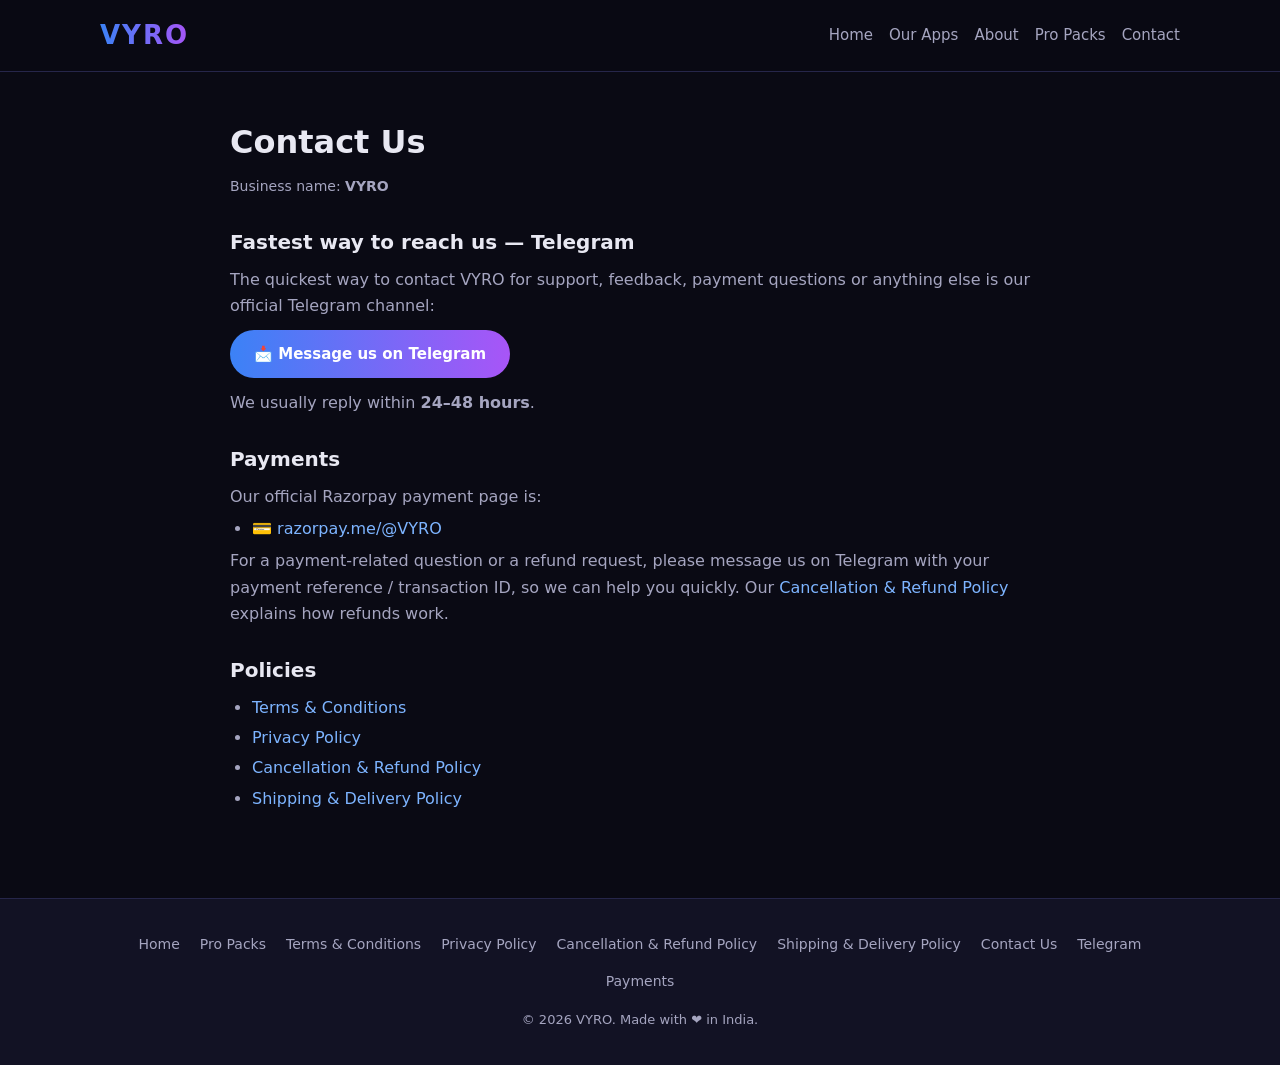
==== contact.html @ bddd1511 "Add files via upload" ====
<!DOCTYPE html>
<html lang="en">
<head>
<meta charset="UTF-8">
<meta name="viewport" content="width=device-width, initial-scale=1.0">
<title>Contact Us — VYRO</title>
<meta name="description" content="Contact VYRO: reach us fastest on Telegram. Support, payments and feedback — we usually reply within 24–48 hours.">
<link rel="stylesheet" href="style.css">
</head>
<body>

<header class="site">
  <div class="wrap nav">
    <a class="logo" href="index.html">VYRO</a>
    <nav class="links">
      <a href="index.html">Home</a>
      <a href="index.html#apps">Our Apps</a>
      <a href="index.html#about">About</a>
      <a href="store.html">Pro Packs</a>
      <a href="contact.html">Contact</a>
    </nav>
  </div>
</header>

<main class="wrap">
  <div class="page">
    <h1>Contact Us</h1>
    <p class="updated">Business name: <strong>VYRO</strong></p>

    <h2>Fastest way to reach us — Telegram</h2>
    <p>The quickest way to contact VYRO for support, feedback, payment questions or anything else is our official Telegram channel:</p>
    <p><a class="btn" href="https://t.me/VYRO101" target="_blank" rel="noopener">📩 Message us on Telegram</a></p>
    <p style="margin-top:12px">We usually reply within <strong>24–48 hours</strong>.</p>

    <h2>Payments</h2>
    <p>Our official Razorpay payment page is:</p>
    <ul>
      <li>💳 <a href="https://razorpay.me/@VYRO" target="_blank" rel="noopener">razorpay.me/@VYRO</a></li>
    </ul>
    <p>For a payment-related question or a refund request, please message us on Telegram with your payment reference / transaction ID, so we can help you quickly. Our <a href="refunds.html">Cancellation &amp; Refund Policy</a> explains how refunds work.</p>

    <h2>Policies</h2>
    <ul>
      <li><a href="terms.html">Terms &amp; Conditions</a></li>
      <li><a href="privacy.html">Privacy Policy</a></li>
      <li><a href="refunds.html">Cancellation &amp; Refund Policy</a></li>
      <li><a href="shipping.html">Shipping &amp; Delivery Policy</a></li>
    </ul>
  </div>
</main>

<footer class="site">
  <div class="wrap footer-inner">
    <div class="footer-links">
      <a href="index.html">Home</a>
      <a href="store.html">Pro Packs</a>
      <a href="terms.html">Terms &amp; Conditions</a>
      <a href="privacy.html">Privacy Policy</a>
      <a href="refunds.html">Cancellation &amp; Refund Policy</a>
      <a href="shipping.html">Shipping &amp; Delivery Policy</a>
      <a href="contact.html">Contact Us</a>
      <a href="https://t.me/VYRO101" target="_blank" rel="noopener">Telegram</a>
      <a href="https://razorpay.me/@VYRO" target="_blank" rel="noopener">Payments</a>
    </div>
    <p class="copy">© 2026 VYRO. Made with ❤️ in India.</p>
  </div>
</footer>

</body>
</html>
---- style.css ----
:root{
  --bg:#0a0a14;
  --bg2:#121224;
  --card:#16162a;
  --card-border:#26264a;
  --text:#e8e8f2;
  --muted:#a5a5c0;
  --blue:#3b82f6;
  --purple:#a855f7;
  --grad:linear-gradient(90deg,#3b82f6,#a855f7);
  --radius:16px;
}
*{margin:0;padding:0;box-sizing:border-box}
html{scroll-behavior:smooth}
body{
  font-family:system-ui,-apple-system,"Segoe UI",Roboto,Arial,sans-serif;
  background:var(--bg);
  color:var(--text);
  line-height:1.65;
  font-size:16px;
}
a{color:#7db4ff;text-decoration:none}
a:hover{text-decoration:underline}
.wrap{max-width:1080px;margin:0 auto;padding:0 20px}

/* Header */
header.site{
  position:sticky;top:0;z-index:50;
  background:rgba(10,10,20,.92);
  backdrop-filter:blur(8px);
  border-bottom:1px solid var(--card-border);
}
.nav{display:flex;align-items:center;justify-content:space-between;flex-wrap:wrap;gap:10px;padding:14px 0}
.logo{font-size:26px;font-weight:800;letter-spacing:2px;background:var(--grad);-webkit-background-clip:text;background-clip:text;color:transparent}
.logo:hover{text-decoration:none}
nav.links{display:flex;flex-wrap:wrap;gap:16px}
nav.links a{color:var(--muted);font-size:15px;font-weight:500}
nav.links a:hover{color:var(--text);text-decoration:none}

/* Hero */
.hero{text-align:center;padding:70px 20px 50px}
.hero h1{font-size:64px;font-weight:900;letter-spacing:4px;line-height:1.1;background:var(--grad);-webkit-background-clip:text;background-clip:text;color:transparent}
.hero .tagline{font-size:21px;color:var(--text);margin-top:14px}
.hero .sub{color:var(--muted);margin-top:8px;font-size:16px}
.btn{
  display:inline-block;padding:12px 24px;border-radius:999px;
  background:var(--grad);color:#fff;font-weight:600;font-size:15px;
  border:none;cursor:pointer;margin-top:10px;
}
.btn:hover{text-decoration:none;opacity:.92}
.btn.ghost{background:transparent;border:1px solid #4b4b78;color:var(--text)}
.btn.small{padding:9px 18px;font-size:14px}

/* Sections */
section{padding:44px 0}
h2.section-title{font-size:30px;font-weight:800;text-align:center;margin-bottom:8px}
p.section-sub{text-align:center;color:var(--muted);margin-bottom:30px}

/* App grid */
.grid{display:grid;grid-template-columns:repeat(auto-fit,minmax(280px,1fr));gap:18px}
.card{
  background:var(--card);border:1px solid var(--card-border);
  border-radius:var(--radius);padding:24px;text-align:center;
  display:flex;flex-direction:column;align-items:center;gap:8px;
}
.card .icon{font-size:46px;line-height:1}
.card h3{font-size:19px;font-weight:700}
.card p{color:var(--muted);font-size:15px;flex:1}

/* About */
.panel{background:var(--bg2);border:1px solid var(--card-border);border-radius:var(--radius);padding:28px;text-align:center}
.panel p{color:var(--muted);max-width:720px;margin:0 auto}

/* Pro Packs / product card */
.product-wrap{max-width:520px;margin:0 auto;padding-bottom:20px}
.product-card{padding:34px 28px;gap:12px}
.product-card .price{font-size:34px;font-weight:800;background:var(--grad);-webkit-background-clip:text;background-clip:text;color:transparent}
.product-card .price-note{font-size:15px;font-weight:500;color:var(--muted);-webkit-text-fill-color:var(--muted)}
.product-card .delivery-note{font-size:13px;color:var(--muted);flex:none}
.coming-soon{text-align:center;color:var(--muted);font-size:14px;margin-top:22px}

/* Policy pages */
.page{padding:44px 0 60px;max-width:820px;margin:0 auto}
.page h1{font-size:32px;font-weight:800;margin-bottom:6px}
.page .updated{color:var(--muted);font-size:14px;margin-bottom:28px}
.page h2{font-size:20px;font-weight:700;margin:26px 0 8px}
.page p,.page li{color:var(--muted);font-size:16px}
.page ul{padding-left:22px;margin:6px 0}
.page li{margin:4px 0}

/* Footer */
footer.site{border-top:1px solid var(--card-border);background:var(--bg2);margin-top:20px}
.footer-inner{padding:34px 0;text-align:center}
.footer-links{display:flex;flex-wrap:wrap;gap:14px 20px;justify-content:center;margin-bottom:16px}
.footer-links a{color:var(--muted);font-size:14px}
.footer-links a:hover{color:var(--text)}
footer.site .copy{color:var(--muted);font-size:13px}

@media (max-width:600px){
  .hero{padding:48px 16px 36px}
  .hero h1{font-size:44px;letter-spacing:3px}
  .hero .tagline{font-size:18px}
  h2.section-title{font-size:25px}
  .nav{justify-content:center;text-align:center}
  nav.links{justify-content:center}
}
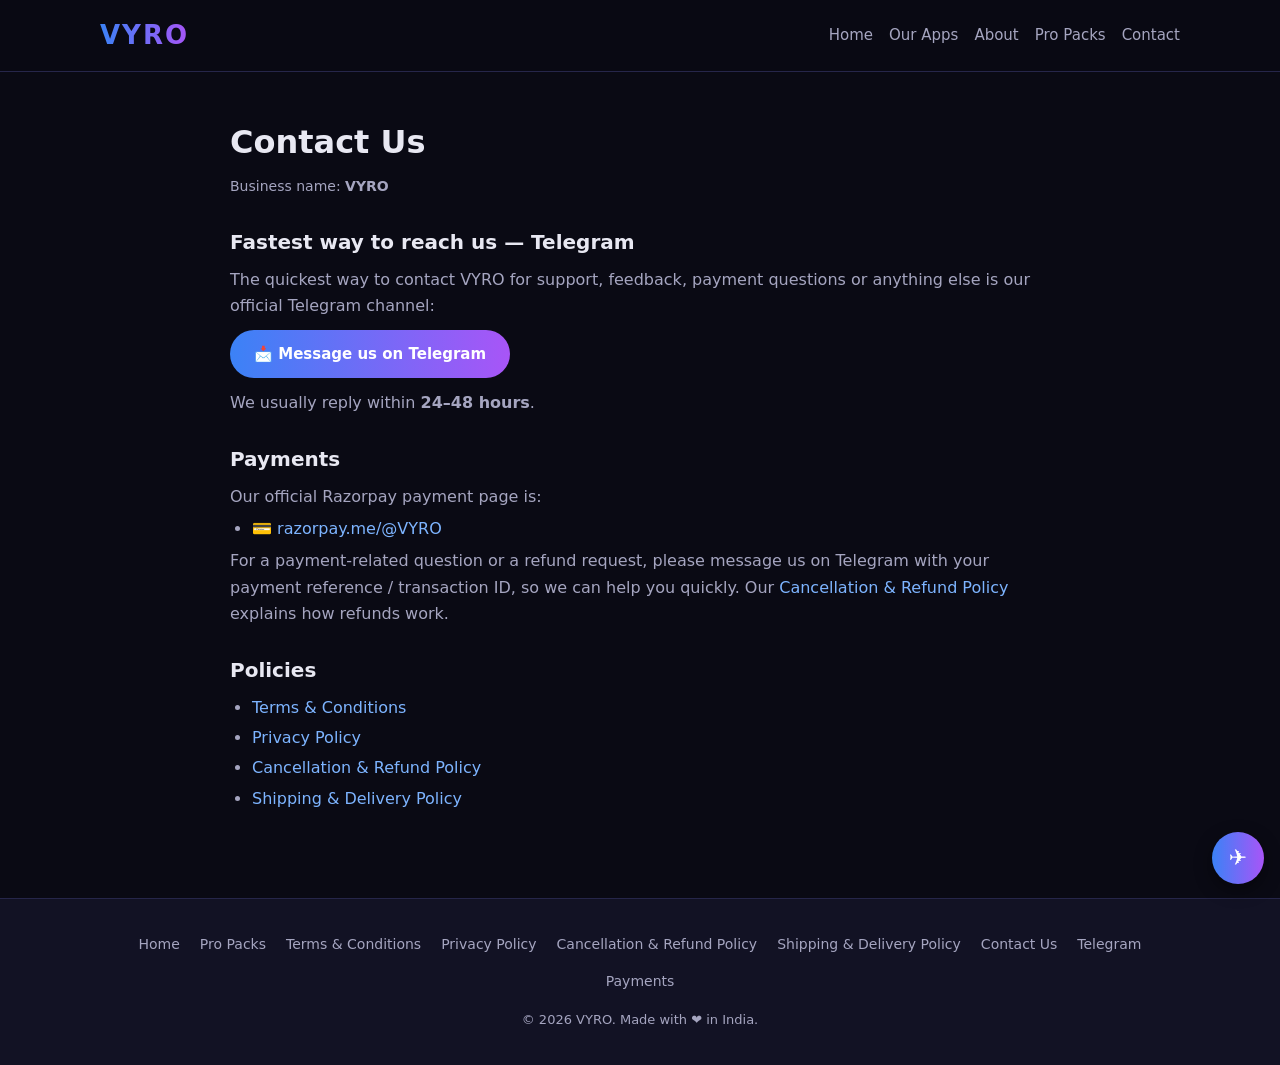
==== commit 6621371a: "Homepage: app search + category filters, version/size in rows, FAQ section, floating Telegram button" ====
--- a/contact.html
+++ b/contact.html
@@ -66,5 +66,7 @@
   </div>
 </footer>
 
+<a class="tg-float" href="https://t.me/VYRO101" target="_blank" rel="noopener" aria-label="Get our apps on Telegram">✈️</a>
+<script src="tg-direct.js" defer></script>
 </body>
 </html>
--- a/style.css
+++ b/style.css
@@ -67,6 +67,22 @@
 .card h3{font-size:19px;font-weight:700}
 .card p{color:var(--muted);font-size:15px;flex:1}
 
+/* App list (compact rows) */
+.app-list{max-width:760px;margin:0 auto}
+.app-row{display:flex;align-items:center;gap:14px;padding:12px 4px;border-bottom:1px solid var(--card-border)}
+.app-row:last-child{border-bottom:none}
+.app-row .app-icon{flex:none;width:48px;height:48px;border-radius:12px;background:var(--bg2);border:1px solid var(--card-border);display:flex;align-items:center;justify-content:center;font-size:25px;line-height:1}
+.app-info{flex:1;min-width:0;text-align:left}
+.app-info h3{font-size:16px;font-weight:700;line-height:1.3}
+.app-info p{color:var(--muted);font-size:14px;line-height:1.45}
+.btn.get{flex:none;padding:7px 20px;font-size:14px;margin-top:0}
+@media (max-width:600px){
+  .app-row{gap:11px;padding:11px 2px}
+  .app-row .app-icon{width:42px;height:42px;font-size:22px;border-radius:10px}
+  .app-info p{font-size:13px}
+  .btn.get{padding:6px 15px;font-size:13px}
+}
+
 /* About */
 .panel{background:var(--bg2);border:1px solid var(--card-border);border-radius:var(--radius);padding:28px;text-align:center}
 .panel p{color:var(--muted);max-width:720px;margin:0 auto}
@@ -104,3 +120,32 @@
   .nav{justify-content:center;text-align:center}
   nav.links{justify-content:center}
 }
+
+/* About panel: small visitor counter tucked into the bottom-right corner */
+.about-panel{position:relative;padding-bottom:50px}
+.visit-pill{position:absolute;right:14px;bottom:12px;display:inline-flex;align-items:center;gap:5px;padding:3px 10px;border:1px solid var(--card-border);border-radius:999px;background:var(--bg);color:var(--muted);font-size:12px;line-height:1.5;white-space:nowrap}
+.visit-pill[hidden]{display:none}
+
+/* Apps search + category chips */
+.apps-tools{max-width:760px;margin:0 auto 14px}
+.app-search{width:100%;padding:11px 16px;border-radius:999px;border:1px solid var(--card-border);background:var(--card);color:var(--text);font-size:15px;outline:none}
+.app-search:focus{border-color:var(--blue)}
+.app-search::placeholder{color:var(--muted)}
+.chip-row{display:flex;flex-wrap:wrap;gap:8px;margin-top:12px}
+.chip{padding:6px 16px;border-radius:999px;border:1px solid var(--card-border);background:transparent;color:var(--muted);font-size:14px;cursor:pointer;font-family:inherit}
+.chip:hover{color:var(--text)}
+.chip.active{background:var(--grad);color:#fff;border-color:transparent}
+.no-apps{max-width:760px;margin:0 auto;text-align:center;color:var(--muted);padding:16px 0 4px}
+.no-apps[hidden]{display:none}
+.app-meta{color:var(--muted);font-size:12.5px;margin-top:2px}
+.new-pill{display:inline-block;vertical-align:2px;margin-left:8px;padding:2px 9px;border-radius:999px;background:var(--grad);color:#fff;font-size:11px;font-weight:700;letter-spacing:.6px}
+
+/* FAQ */
+.faq-list{max-width:760px;margin:0 auto}
+.faq-item{background:var(--card);border:1px solid var(--card-border);border-radius:12px;padding:15px 18px;margin-bottom:10px;text-align:left}
+.faq-item summary{cursor:pointer;font-weight:600}
+.faq-item p{color:var(--muted);margin-top:8px;font-size:15px}
+
+/* Floating Telegram button (all pages; tg-direct.js handles its clicks) */
+.tg-float{position:fixed;right:16px;bottom:16px;width:52px;height:52px;border-radius:50%;background:var(--grad);color:#fff;display:flex;align-items:center;justify-content:center;font-size:22px;line-height:1;box-shadow:0 6px 18px rgba(0,0,0,.45);z-index:60}
+.tg-float:hover{text-decoration:none;opacity:.92}
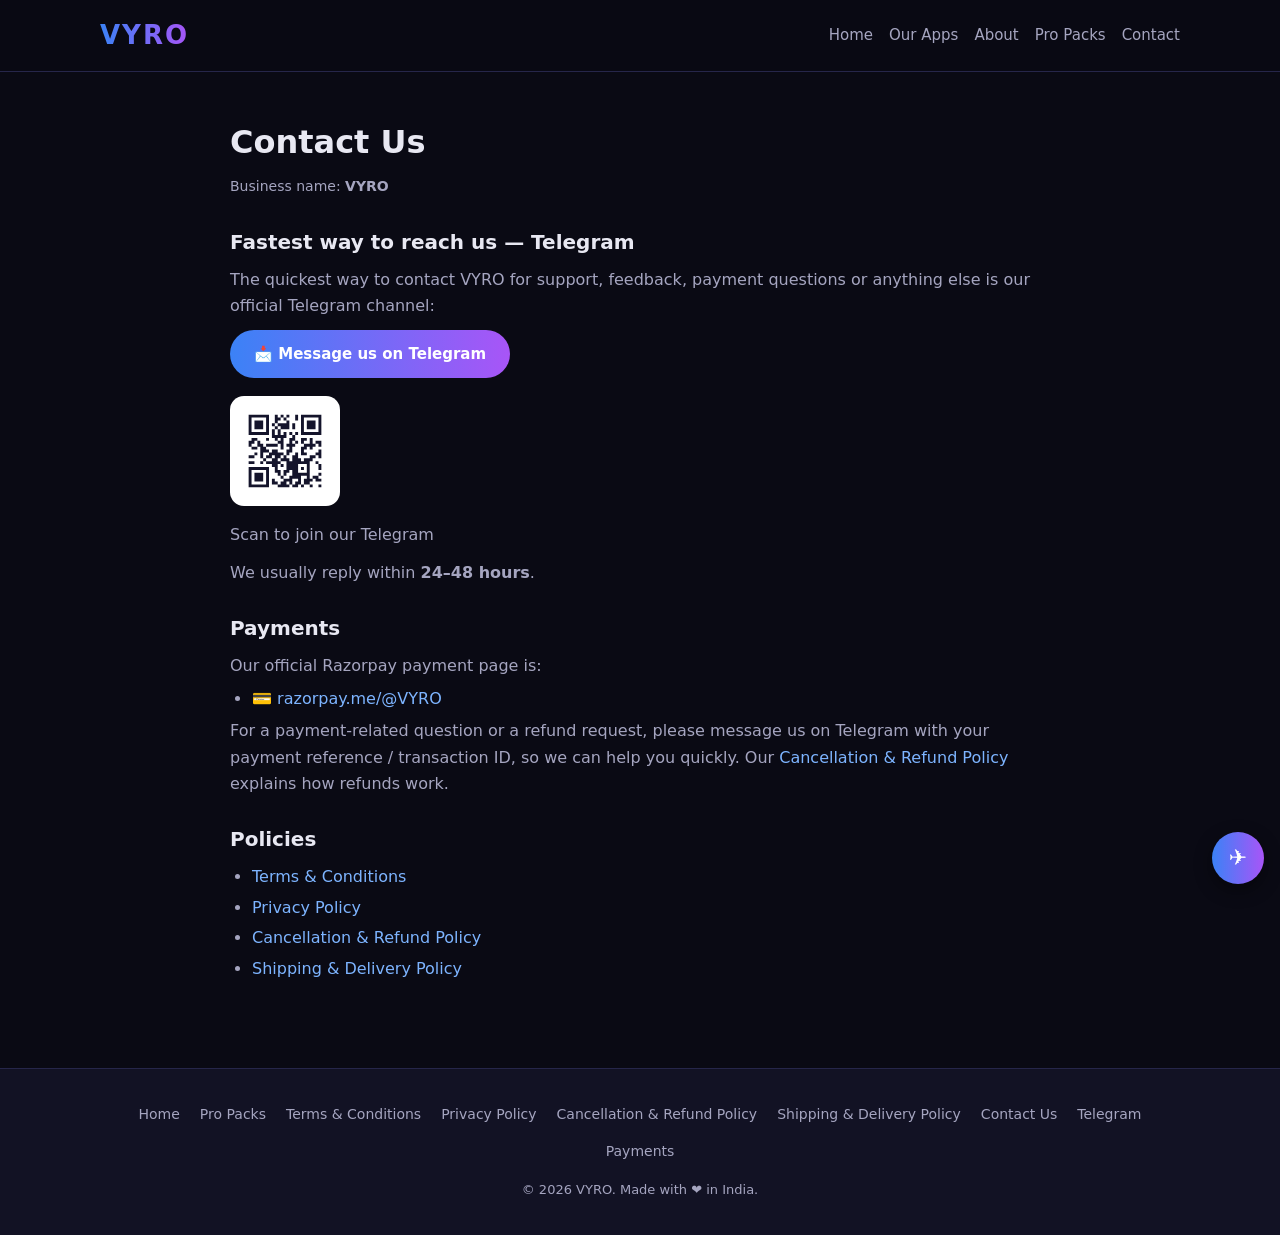
==== commit 8efa2f75: "SEO + sharing: OG/Twitter tags, JSON-LD, sitemap, robots, favicon; announcement & Pro Pack strips, T" ====
--- a/contact.html
+++ b/contact.html
@@ -6,6 +6,21 @@
 <title>Contact Us — VYRO</title>
 <meta name="description" content="Contact VYRO: reach us fastest on Telegram. Support, payments and feedback — we usually reply within 24–48 hours.">
 <link rel="stylesheet" href="style.css">
+<link rel="canonical" href="https://vyro101.netlify.app/contact.html">
+<meta name="robots" content="index, follow">
+<meta name="theme-color" content="#0a0a14">
+<link rel="icon" type="image/svg+xml" href="favicon.svg">
+<meta property="og:type" content="website">
+<meta property="og:site_name" content="VYRO">
+<meta property="og:title" content="Contact Us — VYRO">
+<meta property="og:description" content="Contact VYRO: reach us fastest on Telegram. Support, payments and feedback — we usually reply within 24–48 hours.">
+<meta property="og:url" content="https://vyro101.netlify.app/contact.html">
+<meta property="og:image" content="https://vyro101.netlify.app/og-cover.svg">
+<meta property="og:image:alt" content="VYRO — Free Android Apps">
+<meta name="twitter:card" content="summary_large_image">
+<meta name="twitter:title" content="Contact Us — VYRO">
+<meta name="twitter:description" content="Contact VYRO: reach us fastest on Telegram. Support, payments and feedback — we usually reply within 24–48 hours.">
+<meta name="twitter:image" content="https://vyro101.netlify.app/og-cover.svg">
 </head>
 <body>
 
@@ -30,6 +45,10 @@
     <h2>Fastest way to reach us — Telegram</h2>
     <p>The quickest way to contact VYRO for support, feedback, payment questions or anything else is our official Telegram channel:</p>
     <p><a class="btn" href="https://t.me/VYRO101" target="_blank" rel="noopener">📩 Message us on Telegram</a></p>
+    <div class="qr-block">
+      <img src="telegram-qr.svg" alt="QR code — scan to join the VYRO Telegram channel" class="tg-qr">
+      <p class="qr-line">Scan to join our Telegram</p>
+    </div>
     <p style="margin-top:12px">We usually reply within <strong>24–48 hours</strong>.</p>
 
     <h2>Payments</h2>
--- a/style.css
+++ b/style.css
@@ -149,3 +149,12 @@
 /* Floating Telegram button (all pages; tg-direct.js handles its clicks) */
 .tg-float{position:fixed;right:16px;bottom:16px;width:52px;height:52px;border-radius:50%;background:var(--grad);color:#fff;display:flex;align-items:center;justify-content:center;font-size:22px;line-height:1;box-shadow:0 6px 18px rgba(0,0,0,.45);z-index:60}
 .tg-float:hover{text-decoration:none;opacity:.92}
+
+/* Announcement strip (homepage, above the header) */
+.announce{display:block;text-align:center;padding:8px 14px;background:var(--grad);color:#fff;font-size:13.5px;font-weight:600}
+.announce:hover{text-decoration:none;opacity:.94}
+
+/* Telegram QR blocks (About on homepage + Contact page) */
+.qr-block{margin-top:18px}
+.tg-qr{width:110px;height:110px;padding:7px;background:#fff;border-radius:14px}
+.qr-line{color:var(--muted);font-size:13px;margin-top:7px}
